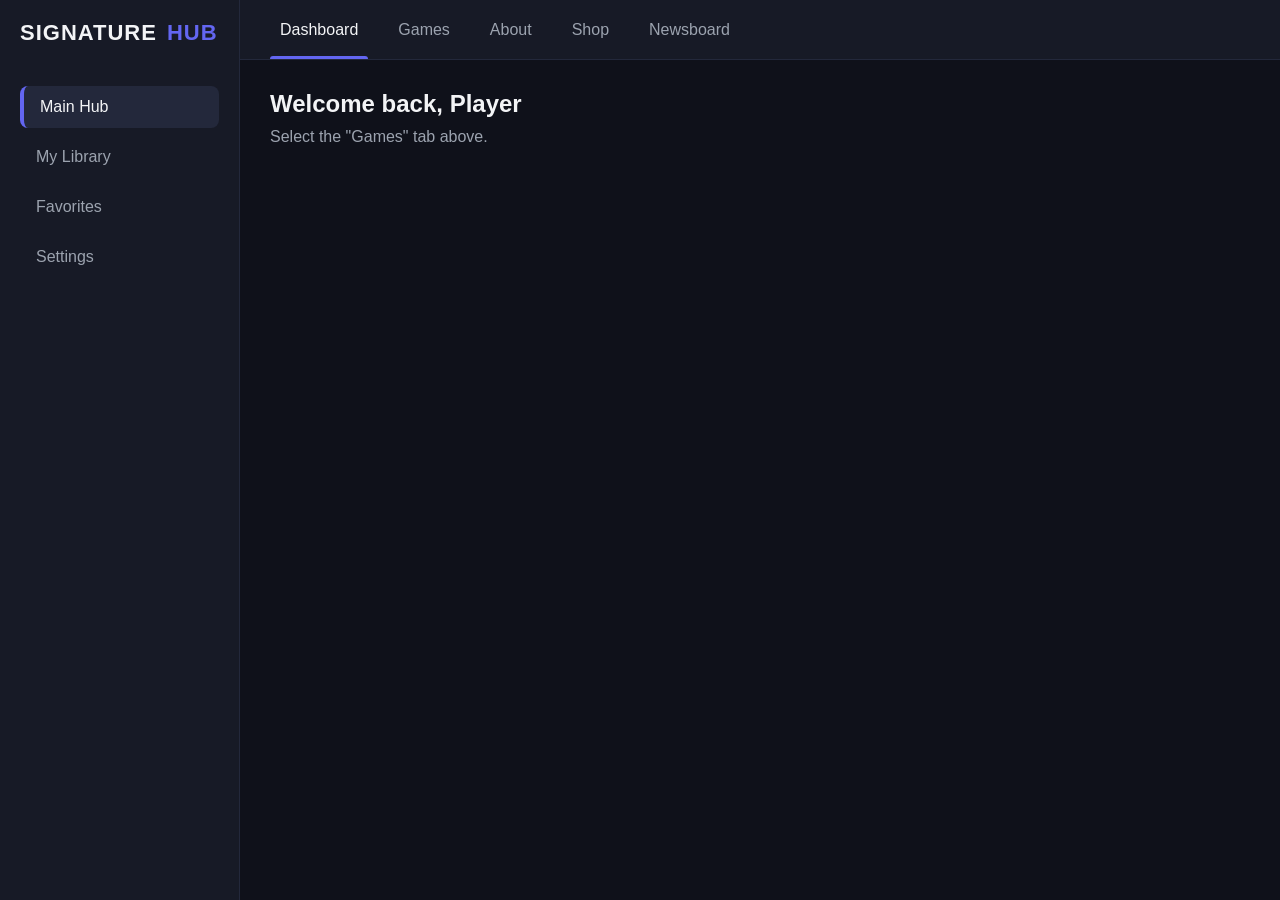
==== index.html @ 8bf06f09 "Initial upload of Brain Rot arcade" ====
<!DOCTYPE html>
<html lang="en">
<head>
    <meta charset="UTF-8">
    <meta name="viewport" content="width=device-width, initial-scale=1.0">
    <title>Classy Portal Dashboard</title>
    <link rel="stylesheet" href="style.css">
</head>
<body>

    <!-- LEFT SIDEBAR -->
    <div class="sidebar">
        <div class="brand-logo">SIGNATURE<span>HUB</span></div>
        <ul class="sidebar-menu">
            <li class="sidebar-item active">Main Hub</li>
            <li class="sidebar-item">My Library</li>
            <li class="sidebar-item">Favorites</li>
            <li class="sidebar-item">Settings</li>
        </ul>
    </div>

    <!-- MAIN CONTAINER -->
    <div class="main-container">
        <nav class="sub-top-bar">
            <ul class="nav-tabs">
                <li class="nav-tab active" onclick="switchTab('dashboard')">Dashboard</li>
                <li class="nav-tab" onclick="switchTab('games')">Games</li>
                <li class="nav-tab" onclick="switchTab('about')">About</li>
                <li class="nav-tab" onclick="switchTab('shop')">Shop</li>
                <li class="nav-tab" onclick="switchTab('news')">Newsboard</li>
            </ul>
        </nav>

        <div class="content-area">
            <!-- Dashboard Page -->
            <div id="page-dashboard" class="content-page active">
                <h2>Welcome back, Player</h2>
                <p style="color: var(--text-muted); margin-top: 10px;">Select the "Games" tab above.</p>
            </div>

            <!-- Games Page -->
            <div id="page-games" class="content-page">
                <h2>All Games</h2>
                <div class="games-grid">
                    
                    <!-- To add a new game, just point the path to its HTML file -->
                    <div class="game-card" onclick="openGame('games/snake/snake.html')">
                        <div class="game-thumbnail">🐍</div>
                        <div class="game-info">
                            <span class="game-tag">Classic</span>
                            <div class="game-title">Retro Snake</div>
                        </div>
                    </div>

                </div>
            </div>

            <div id="page-about" class="content-page"><h2>About Us</h2></div>
            <div id="page-shop" class="content-page"><h2>Item Shop</h2></div>
            <div id="page-news" class="content-page"><h2>Newsboard</h2></div>
        </div>
    </div>

    <!-- GAME MODAL -->
    <div id="gameModal" class="game-modal">
        <div class="modal-header">
            <button class="close-btn" onclick="closeGame()">Close Game</button>
        </div>
        <!-- This clean viewport houses whatever game is opened -->
        <iframe id="gameFrame" class="game-frame" frameborder="0"></iframe>
    </div>

    <script src="app.js"></script>
</body>
</html>
---- style.css ----
:root {
    --bg-dark: #0f111a;
    --bg-card: #171a26;
    --accent-neon: #6366f1;
    --accent-hover: #4f46e5;
    --text-main: #f3f4f6;
    --text-muted: #9ca3af;
    --sidebar-width: 240px;
}

* {
    box-sizing: border-box;
    margin: 0;
    padding: 0;
    font-family: 'Segoe UI', Tahoma, Geneva, Verdana, sans-serif;
}

body {
    background-color: var(--bg-dark);
    color: var(--text-main);
    display: flex;
    height: 100vh;
    overflow: hidden;
}

.sidebar {
    width: var(--sidebar-width);
    background-color: var(--bg-card);
    border-right: 1px solid #23283b;
    display: flex;
    flex-direction: column;
    padding: 20px;
}

.brand-logo {
    font-size: 22px;
    font-weight: bold;
    letter-spacing: 1px;
    color: var(--text-main);
    margin-bottom: 40px;
    display: flex;
    align-items: center;
    gap: 10px;
}

.brand-logo span { color: var(--accent-neon); }

.sidebar-menu { list-style: none; }

.sidebar-item {
    padding: 12px 16px;
    border-radius: 8px;
    color: var(--text-muted);
    cursor: pointer;
    transition: all 0.3s ease;
    margin-bottom: 8px;
    font-weight: 500;
}

.sidebar-item:hover, .sidebar-item.active {
    background-color: #23283b;
    color: var(--text-main);
    border-left: 4px solid var(--accent-neon);
}

.main-container {
    flex: 1;
    display: flex;
    flex-direction: column;
    height: 100%;
}

.sub-top-bar {
    background-color: var(--bg-card);
    border-bottom: 1px solid #23283b;
    padding: 0 30px;
    display: flex;
    align-items: center;
    height: 60px;
}

.nav-tabs {
    display: flex;
    gap: 20px;
    list-style: none;
    height: 100%;
}

.nav-tab {
    display: flex;
    align-items: center;
    color: var(--text-muted);
    cursor: pointer;
    font-weight: 500;
    position: relative;
    padding: 0 10px;
    height: 100%;
    transition: color 0.3s;
}

.nav-tab:hover, .nav-tab.active { color: var(--text-main); }

.nav-tab.active::after {
    content: '';
    position: absolute;
    bottom: 0;
    left: 0;
    width: 100%;
    height: 3px;
    background-color: var(--accent-neon);
    border-radius: 3px 3px 0 0;
}

.content-area {
    flex: 1;
    padding: 30px;
    overflow-y: auto;
}

.content-page { display: none; }
.content-page.active { display: block; }

.games-grid {
    display: grid;
    grid-template-columns: repeat(auto-fill, minmax(220px, 1fr));
    gap: 24px;
    margin-top: 20px;
}

.game-card {
    background-color: var(--bg-card);
    border: 1px solid #23283b;
    border-radius: 12px;
    overflow: hidden;
    cursor: pointer;
    transition: transform 0.3s ease, box-shadow 0.3s ease;
}

.game-card:hover {
    transform: translateY(-5px);
    box-shadow: 0 10px 20px rgba(99, 102, 241, 0.15);
    border-color: var(--accent-neon);
}

.game-thumbnail {
    height: 140px;
    background-color: #23283b;
    display: flex;
    align-items: center;
    justify-content: center;
    font-size: 40px;
}

.game-info { padding: 15px; }
.game-title { font-size: 16px; font-weight: 600; margin-bottom: 5px; }
.game-tag { font-size: 12px; color: var(--accent-neon); text-transform: uppercase; font-weight: bold; }

/* Modal changes to support iframes */
.game-modal {
    display: none;
    position: fixed;
    top: 0;
    left: 0;
    width: 100vw;
    height: 100vh;
    background-color: rgba(15, 17, 26, 0.95);
    z-index: 1000;
    justify-content: center;
    align-items: center;
    flex-direction: column;
}

.game-modal.active { display: flex; }

.modal-header {
    display: flex;
    justify-content: flex-end;
    width: 90vw;
    max-width: 800px;
    margin-bottom: 15px;
}

.close-btn {
    background-color: #ef4444;
    color: white;
    border: none;
    padding: 8px 16px;
    border-radius: 6px;
    cursor: pointer;
    font-weight: bold;
}

.close-btn:hover { background-color: #dc2626; }

/* This is the box where the game will load */
.game-frame {
    width: 90vw;
    max-width: 800px;
    height: 600px;
    border: 4px solid #23283b;
    border-radius: 8px;
    background-color: black;
}
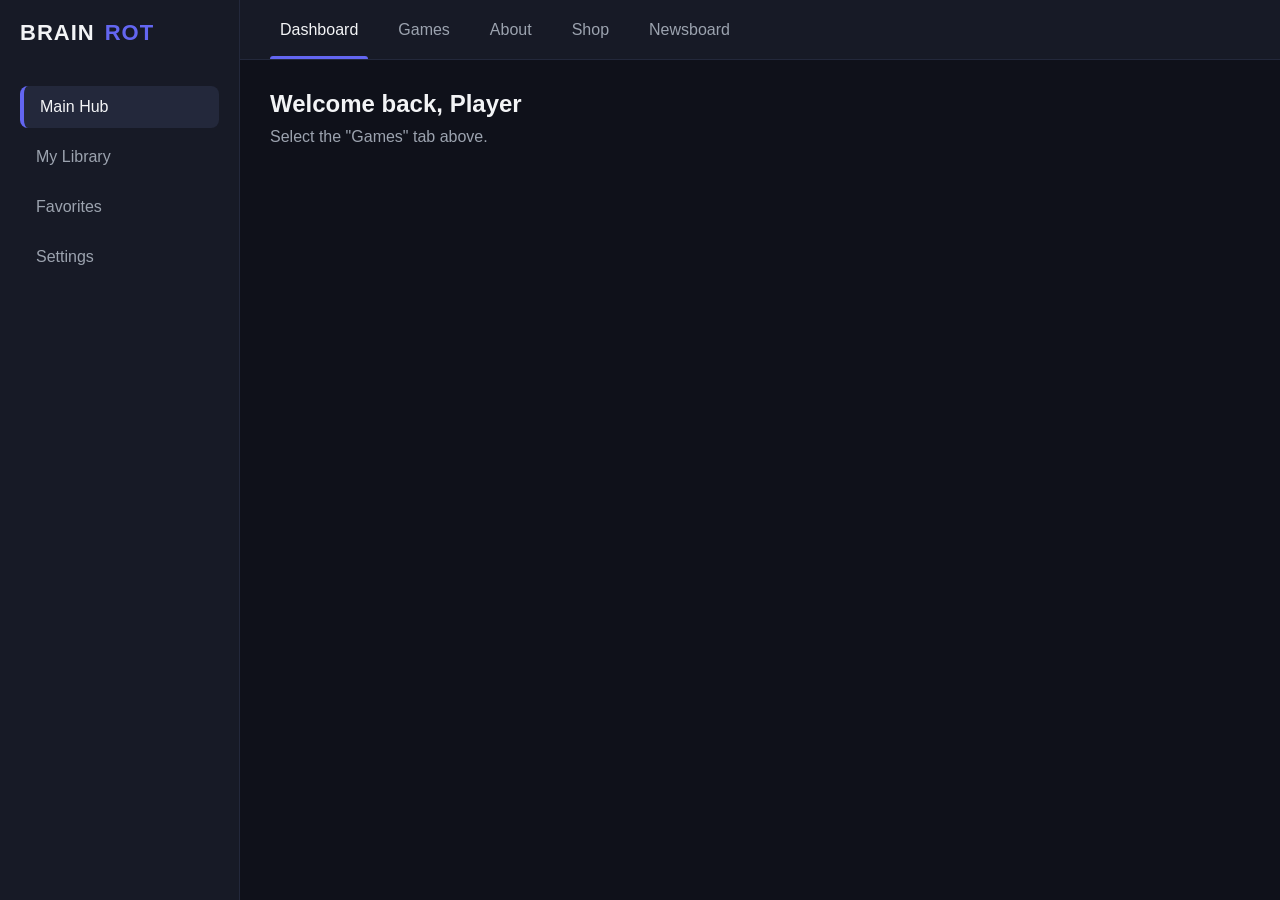
==== commit ec98515c: "Add Neon Tic-Tac-Toe game card and files" ====
--- a/index.html
+++ b/index.html
@@ -10,7 +10,7 @@
 
     <!-- LEFT SIDEBAR -->
     <div class="sidebar">
-        <div class="brand-logo">SIGNATURE<span>HUB</span></div>
+        <div class="brand-logo">BRAIN<span>ROT</span></div>
         <ul class="sidebar-menu">
             <li class="sidebar-item active">Main Hub</li>
             <li class="sidebar-item">My Library</li>
@@ -52,6 +52,15 @@
                         </div>
                     </div>
 
+                    <!-- Neon Tic-Tac-Toe Game Card -->
+                    <div class="game-card" onclick="openGame('games/tictactoe/index.html')">
+                        <div class="game-thumbnail">❌⭕</div>
+                        <div class="game-info">
+                            <span class="game-tag">2 Player</span>
+                            <div class="game-title">Neon Tic-Tac-Toe</div>
+                        </div>
+                    </div>
+
                 </div>
             </div>
 
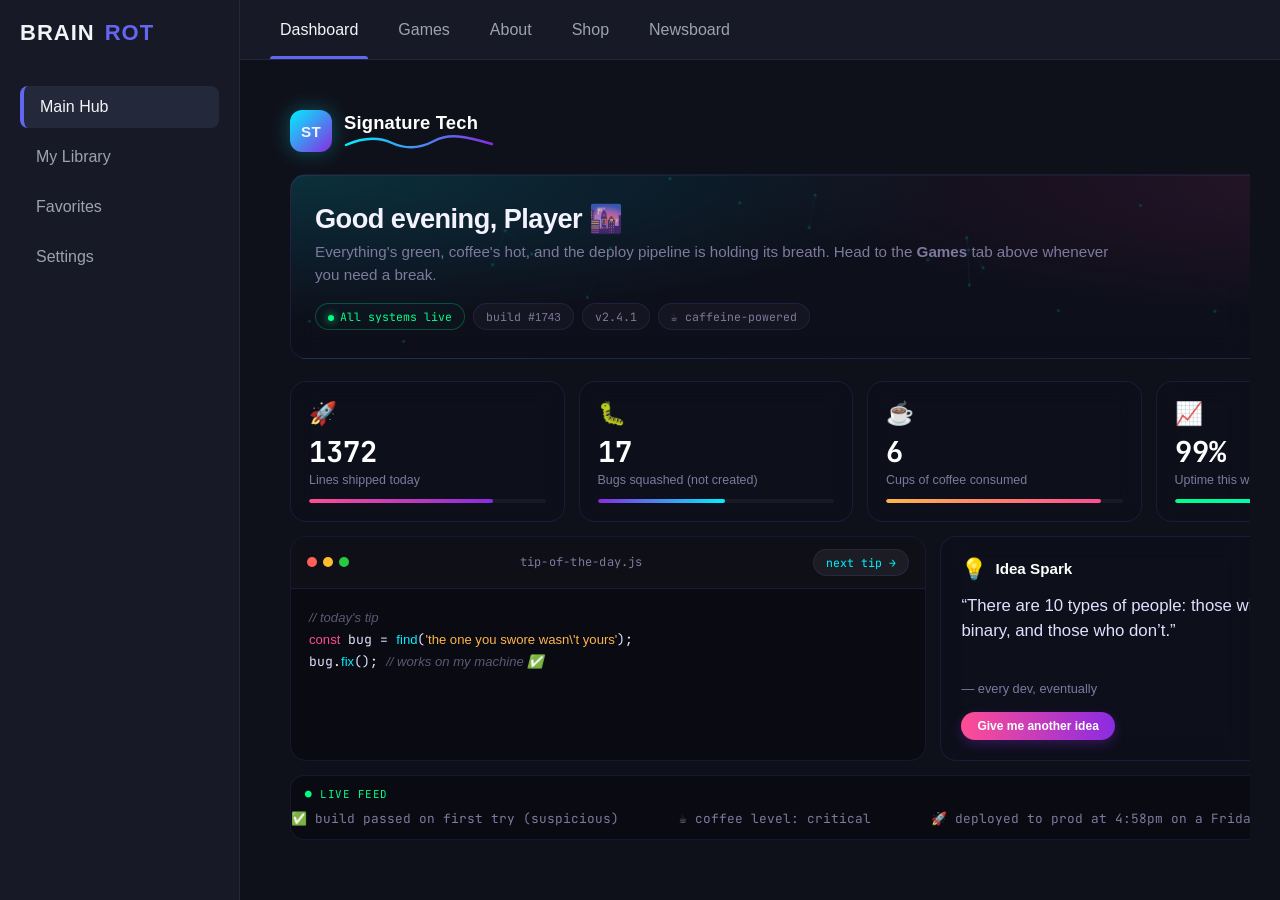
==== commit 2a185d4a: "Split dashboard content into a separate file and fix scrolling" ====
--- a/index.html
+++ b/index.html
@@ -5,6 +5,16 @@
     <meta name="viewport" content="width=device-width, initial-scale=1.0">
     <title>Classy Portal Dashboard</title>
     <link rel="stylesheet" href="style.css">
+    <style>
+        /* Simple fix to make the iframe fill the entire tab view perfectly */
+        .dashboard-frame {
+            width: 100%;
+            height: calc(100vh - 140px); /* Dynmically expands to fill available vertical space */
+            border: none;
+            background: transparent;
+            overflow-y: auto; /* Enables vertical scrolling inside the dashboard frame */
+        }
+    </style>
 </head>
 <body>
 
@@ -32,10 +42,9 @@
         </nav>
 
         <div class="content-area">
-            <!-- Dashboard Page -->
+            <!-- Dashboard Page (NOW SPLIT AND CLEAN) -->
             <div id="page-dashboard" class="content-page active">
-                <h2>Welcome back, Player</h2>
-                <p style="color: var(--text-muted); margin-top: 10px;">Select the "Games" tab above.</p>
+                <iframe src="dashboard.html" class="dashboard-frame"></iframe>
             </div>
 
             <!-- Games Page -->
@@ -61,6 +70,24 @@
                         </div>
                     </div>
 
+                    <!-- Cyber Memory Match Game Card -->
+                    <div class="game-card" onclick="openGame('games/memory/index.html')">
+                        <div class="game-thumbnail">🧠</div>
+                        <div class="game-info">
+                            <span class="game-tag">Puzzle</span>
+                            <div class="game-title">Memory Match</div>
+                        </div>
+                    </div>
+
+                    <!-- Classic Ludo Game Card -->
+                    <div class="game-card" onclick="openGame('games/ludo/index.html')">
+                        <div class="game-thumbnail">🎲</div>
+                        <div class="game-info">
+                            <span class="game-tag">2-4 Players</span>
+                            <div class="game-title">Classic Ludo</div>
+                        </div>
+                    </div>
+
                 </div>
             </div>
 
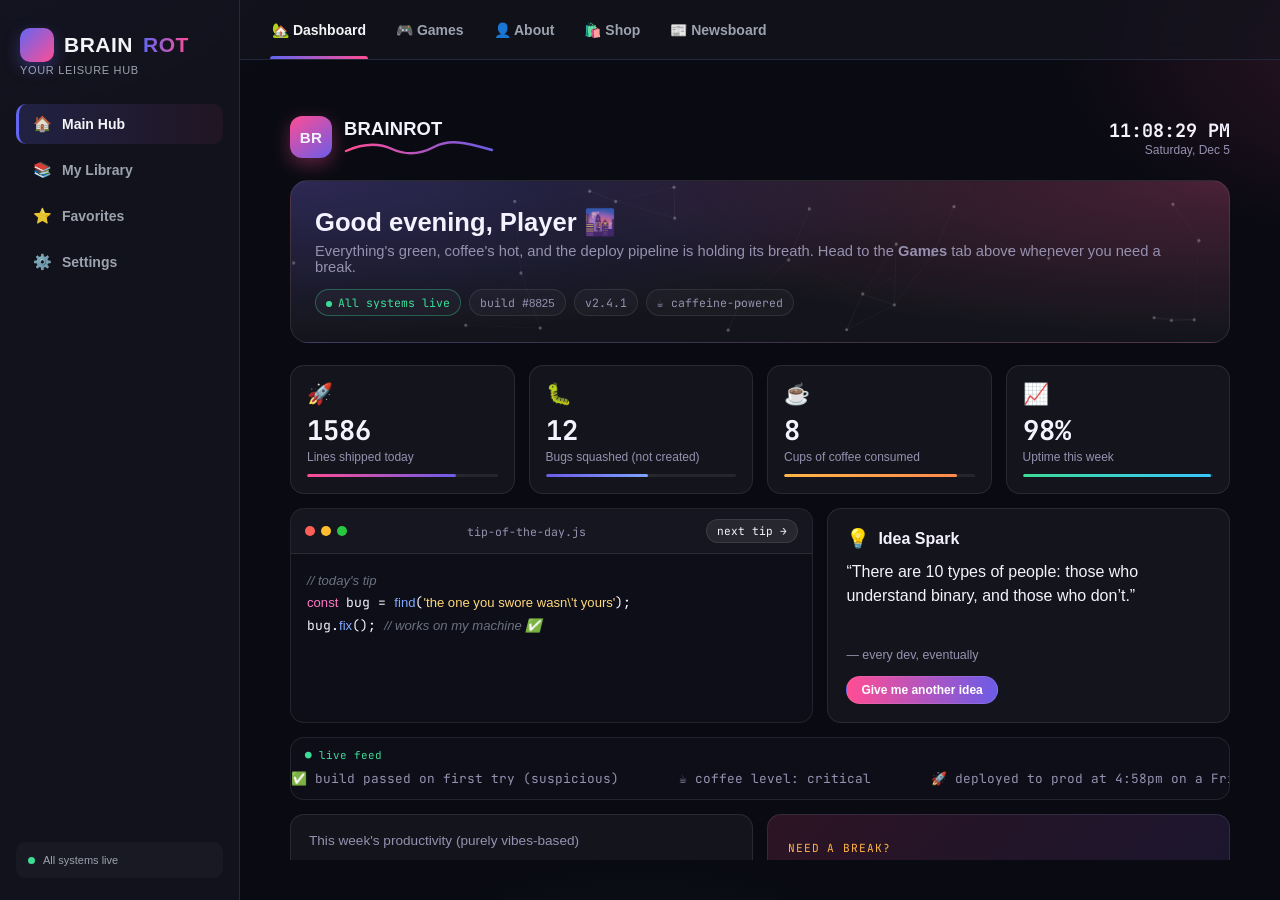
==== commit c743ea7a: "Organize folder structure and clean up files" ====
--- a/index.html
+++ b/index.html
@@ -3,58 +3,52 @@
 <head>
     <meta charset="UTF-8">
     <meta name="viewport" content="width=device-width, initial-scale=1.0">
-    <title>Classy Portal Dashboard</title>
+    <title>BRAINROT — Leisure Hub</title>
     <link rel="stylesheet" href="style.css">
-    <style>
-        /* Simple fix to make the iframe fill the entire tab view perfectly */
-        .dashboard-frame {
-            width: 100%;
-            height: calc(100vh - 140px); /* Dynmically expands to fill available vertical space */
-            border: none;
-            background: transparent;
-            overflow-y: auto; /* Enables vertical scrolling inside the dashboard frame */
-        }
-    </style>
 </head>
-<body>
+<body class="app-shell">
 
     <!-- LEFT SIDEBAR -->
-    <div class="sidebar">
-        <div class="brand-logo">BRAIN<span>ROT</span></div>
+    <div class="sidebar" id="sidebar">
+        <div class="brand-logo"><span class="mark">BR</span>BRAIN<span>ROT</span></div>
+        <div class="brand-tag">your leisure hub</div>
         <ul class="sidebar-menu">
-            <li class="sidebar-item active">Main Hub</li>
-            <li class="sidebar-item">My Library</li>
-            <li class="sidebar-item">Favorites</li>
-            <li class="sidebar-item">Settings</li>
+            <li class="sidebar-item active" onclick="sidebarClick(this,'Main Hub')"><span class="ic">🏠</span>Main Hub</li>
+            <li class="sidebar-item" onclick="sidebarClick(this,'My Library')"><span class="ic">📚</span>My Library</li>
+            <li class="sidebar-item" onclick="sidebarClick(this,'Favorites')"><span class="ic">⭐</span>Favorites</li>
+            <li class="sidebar-item" onclick="sidebarClick(this,'Settings')"><span class="ic">⚙️</span>Settings</li>
         </ul>
+        <div class="sidebar-footer"><span class="pulse"></span>All systems live</div>
     </div>
 
     <!-- MAIN CONTAINER -->
     <div class="main-container">
         <nav class="sub-top-bar">
+            <button class="hamburger" onclick="toggleSidebar()">☰</button>
             <ul class="nav-tabs">
-                <li class="nav-tab active" onclick="switchTab('dashboard')">Dashboard</li>
-                <li class="nav-tab" onclick="switchTab('games')">Games</li>
-                <li class="nav-tab" onclick="switchTab('about')">About</li>
-                <li class="nav-tab" onclick="switchTab('shop')">Shop</li>
-                <li class="nav-tab" onclick="switchTab('news')">Newsboard</li>
+                <li class="nav-tab active" onclick="switchTab('dashboard', event)">🏡 Dashboard</li>
+                <li class="nav-tab" onclick="switchTab('games', event)">🎮 Games</li>
+                <li class="nav-tab" onclick="switchTab('about', event)">👤 About</li>
+                <li class="nav-tab" onclick="switchTab('shop', event)">🛍️ Shop</li>
+                <li class="nav-tab" onclick="switchTab('news', event)">📰 Newsboard</li>
             </ul>
         </nav>
 
         <div class="content-area">
-            <!-- Dashboard Page (NOW SPLIT AND CLEAN) -->
-            <div id="page-dashboard" class="content-page active">
-                <iframe src="dashboard.html" class="dashboard-frame"></iframe>
+            <!-- Dashboard Page -->
+            <div id="page-dashboard" class="content-page fill active">
+                <iframe id="dashboardFrame" src="dashboard.html" class="dashboard-frame"></iframe>
             </div>
 
             <!-- Games Page -->
             <div id="page-games" class="content-page">
-                <h2>All Games</h2>
+                <div class="page-title"><h2>All Games</h2><span class="sub">pick your poison</span></div>
                 <div class="games-grid">
-                    
+
                     <!-- To add a new game, just point the path to its HTML file -->
-                    <div class="game-card" onclick="openGame('games/snake/snake.html')">
-                        <div class="game-thumbnail">🐍</div>
+                    <div class="game-card" onclick="openGame('games/snake/snake.html','Retro Snake')">
+                        <div class="game-thumbnail"><span>🐍</span></div>
+                        <div class="play-overlay">▶ Play</div>
                         <div class="game-info">
                             <span class="game-tag">Classic</span>
                             <div class="game-title">Retro Snake</div>
@@ -62,8 +56,9 @@
                     </div>
 
                     <!-- Neon Tic-Tac-Toe Game Card -->
-                    <div class="game-card" onclick="openGame('games/tictactoe/index.html')">
-                        <div class="game-thumbnail">❌⭕</div>
+                    <div class="game-card" onclick="openGame('games/tictactoe/index.html','Neon Tic-Tac-Toe')">
+                        <div class="game-thumbnail"><span>❌⭕</span></div>
+                        <div class="play-overlay">▶ Play</div>
                         <div class="game-info">
                             <span class="game-tag">2 Player</span>
                             <div class="game-title">Neon Tic-Tac-Toe</div>
@@ -71,8 +66,9 @@
                     </div>
 
                     <!-- Cyber Memory Match Game Card -->
-                    <div class="game-card" onclick="openGame('games/memory/index.html')">
-                        <div class="game-thumbnail">🧠</div>
+                    <div class="game-card" onclick="openGame('games/memory/index.html','Memory Match')">
+                        <div class="game-thumbnail"><span>🧠</span></div>
+                        <div class="play-overlay">▶ Play</div>
                         <div class="game-info">
                             <span class="game-tag">Puzzle</span>
                             <div class="game-title">Memory Match</div>
@@ -80,8 +76,9 @@
                     </div>
 
                     <!-- Classic Ludo Game Card -->
-                    <div class="game-card" onclick="openGame('games/ludo/index.html')">
-                        <div class="game-thumbnail">🎲</div>
+                    <div class="game-card" onclick="openGame('games/ludo/index.html','Classic Ludo')">
+                        <div class="game-thumbnail"><span>🎲</span></div>
+                        <div class="play-overlay">▶ Play</div>
                         <div class="game-info">
                             <span class="game-tag">2-4 Players</span>
                             <div class="game-title">Classic Ludo</div>
@@ -91,21 +88,48 @@
                 </div>
             </div>
 
-            <div id="page-about" class="content-page"><h2>About Us</h2></div>
-            <div id="page-shop" class="content-page"><h2>Item Shop</h2></div>
-            <div id="page-news" class="content-page"><h2>Newsboard</h2></div>
+            <div id="page-about" class="content-page">
+                <div class="page-title"><h2>About Us</h2><span class="sub">the person behind the chaos</span></div>
+                <div class="empty-state">
+                    <div class="emoji">👤</div>
+                    <h3>Bio coming soon</h3>
+                    <p>This page is under construction — swap this block out for your story, socials, and whatever else you want people to know.</p>
+                </div>
+            </div>
+
+            <div id="page-shop" class="content-page">
+                <div class="page-title"><h2>Item Shop</h2><span class="sub">nothing to buy, yet</span></div>
+                <div class="empty-state">
+                    <div class="emoji">🛍️</div>
+                    <h3>Shop is empty</h3>
+                    <p>Stock it with merch, unlockables, or fake currency for the memes — your call.</p>
+                </div>
+            </div>
+
+            <div id="page-news" class="content-page">
+                <div class="page-title"><h2>Newsboard</h2><span class="sub">nothing new... yet</span></div>
+                <div class="empty-state">
+                    <div class="emoji">📰</div>
+                    <h3>No news yet</h3>
+                    <p>Post updates, patch notes, or announcements here as the site grows.</p>
+                </div>
+            </div>
         </div>
     </div>
 
     <!-- GAME MODAL -->
     <div id="gameModal" class="game-modal">
         <div class="modal-header">
-            <button class="close-btn" onclick="closeGame()">Close Game</button>
+            <span class="modal-title" id="modalTitle">Now Playing</span>
+            <button class="close-btn" onclick="closeGame()">✕ Close</button>
         </div>
         <!-- This clean viewport houses whatever game is opened -->
         <iframe id="gameFrame" class="game-frame" frameborder="0"></iframe>
     </div>
 
+    <!-- TOAST -->
+    <div class="toast" id="toast"></div>
+
     <script src="app.js"></script>
 </body>
-</html>+</html>
--- a/style.css
+++ b/style.css
@@ -1,11 +1,16 @@
 :root {
-    --bg-dark: #0f111a;
-    --bg-card: #171a26;
-    --accent-neon: #6366f1;
+    --bg-dark: #0a0b12;
+    --bg-card: #14151f;
+    --bg-card-hover: #191b28;
+    --border: #23283b;
+    --accent: #6366f1;      /* signature indigo */
     --accent-hover: #4f46e5;
+    --accent-2: #ff4d94;    /* signature pink, paired with indigo for gradients */
+    --accent-mint: #3ddc97;
     --text-main: #f3f4f6;
     --text-muted: #9ca3af;
     --sidebar-width: 240px;
+    --radius: 14px;
 }
 
 * {
@@ -15,73 +20,135 @@
     font-family: 'Segoe UI', Tahoma, Geneva, Verdana, sans-serif;
 }
 
+html { scrollbar-color: var(--accent) transparent; }
+::-webkit-scrollbar { width: 10px; height: 10px; }
+::-webkit-scrollbar-track { background: transparent; }
+::-webkit-scrollbar-thumb { background: #2b304a; border-radius: 10px; border: 2px solid var(--bg-dark); }
+::-webkit-scrollbar-thumb:hover { background: var(--accent); }
+
 body {
     background-color: var(--bg-dark);
     color: var(--text-main);
+    min-height: 100vh;
+}
+
+/* ============ Ambient glow (shell only) ============ */
+body.app-shell::before {
+    content: '';
+    position: fixed;
+    inset: -20%;
+    z-index: 0;
+    pointer-events: none;
+    background:
+        radial-gradient(38% 30% at 12% 8%, rgba(99,102,241,.20), transparent 60%),
+        radial-gradient(32% 26% at 92% 18%, rgba(255,77,148,.14), transparent 60%),
+        radial-gradient(30% 30% at 50% 100%, rgba(61,220,151,.08), transparent 60%);
+    animation: driftGlow 18s ease-in-out infinite alternate;
+}
+@keyframes driftGlow {
+    from { transform: translate3d(0,0,0) scale(1); }
+    to   { transform: translate3d(-2%, 2%, 0) scale(1.08); }
+}
+
+/* ============ App shell layout ============ */
+body.app-shell {
     display: flex;
     height: 100vh;
     overflow: hidden;
 }
 
 .sidebar {
+    position: relative;
+    z-index: 1;
     width: var(--sidebar-width);
-    background-color: var(--bg-card);
-    border-right: 1px solid #23283b;
+    flex-shrink: 0;
+    background-color: rgba(20, 21, 31, 0.85);
+    backdrop-filter: blur(10px);
+    border-right: 1px solid var(--border);
     display: flex;
     flex-direction: column;
-    padding: 20px;
+    padding: 22px 16px;
+    transition: transform .3s ease;
 }
 
 .brand-logo {
-    font-size: 22px;
-    font-weight: bold;
-    letter-spacing: 1px;
+    font-size: 21px;
+    font-weight: 800;
+    letter-spacing: .5px;
     color: var(--text-main);
-    margin-bottom: 40px;
+    margin: 6px 4px 6px;
     display: flex;
     align-items: center;
     gap: 10px;
 }
-
-.brand-logo span { color: var(--accent-neon); }
-
-.sidebar-menu { list-style: none; }
+.brand-logo .mark {
+    width: 34px; height: 34px; border-radius: 10px; flex-shrink: 0;
+    background: linear-gradient(135deg, var(--accent), var(--accent-2));
+    display: flex; align-items: center; justify-content: center;
+    font-size: 15px; font-weight: 800; box-shadow: 0 6px 16px rgba(99,102,241,.35);
+}
+.brand-logo span { background: linear-gradient(90deg, var(--accent), var(--accent-2)); -webkit-background-clip: text; background-clip: text; color: transparent; }
+.brand-tag { font-size: 11px; color: var(--text-muted); margin: -4px 4px 28px; letter-spacing: .06em; text-transform: uppercase; }
+
+.sidebar-menu { list-style: none; display: flex; flex-direction: column; gap: 6px; }
 
 .sidebar-item {
-    padding: 12px 16px;
-    border-radius: 8px;
+    padding: 11px 14px;
+    border-radius: 10px;
     color: var(--text-muted);
     cursor: pointer;
-    transition: all 0.3s ease;
-    margin-bottom: 8px;
-    font-weight: 500;
-}
-
-.sidebar-item:hover, .sidebar-item.active {
-    background-color: #23283b;
+    transition: all 0.25s ease;
+    font-weight: 600;
+    font-size: 14px;
+    display: flex; align-items: center; gap: 10px;
+    border-left: 3px solid transparent;
+}
+.sidebar-item .ic { font-size: 15px; opacity: .9; }
+
+.sidebar-item:hover { background-color: rgba(255,255,255,.04); color: var(--text-main); }
+.sidebar-item.active {
+    background: linear-gradient(90deg, rgba(99,102,241,.18), rgba(255,77,148,.06));
     color: var(--text-main);
-    border-left: 4px solid var(--accent-neon);
+    border-left: 3px solid var(--accent);
+}
+
+.sidebar-footer {
+    margin-top: auto; padding: 12px; border-radius: 10px;
+    background: rgba(255,255,255,.03); font-size: 11px; color: var(--text-muted);
+    display: flex; align-items: center; gap: 8px;
+}
+.sidebar-footer .pulse { width: 7px; height: 7px; border-radius: 50%; background: var(--accent-mint); animation: pulseDot 1.6s infinite; flex-shrink:0; }
+@keyframes pulseDot { 0%,100%{opacity:1;} 50%{opacity:.25;} }
+
+/* ============ Hamburger (mobile) ============ */
+.hamburger {
+    display: none;
+    background: none; border: none; color: var(--text-main); font-size: 20px;
+    cursor: pointer; padding: 8px; margin-right: 6px;
 }
 
 .main-container {
+    position: relative; z-index: 1;
     flex: 1;
     display: flex;
     flex-direction: column;
-    height: 100%;
+    min-height: 0; /* critical: lets children scroll instead of overflowing silently */
 }
 
 .sub-top-bar {
-    background-color: var(--bg-card);
-    border-bottom: 1px solid #23283b;
+    background-color: rgba(20, 21, 31, 0.7);
+    backdrop-filter: blur(10px);
+    border-bottom: 1px solid var(--border);
     padding: 0 30px;
     display: flex;
     align-items: center;
     height: 60px;
+    flex-shrink: 0;
 }
 
 .nav-tabs {
     display: flex;
-    gap: 20px;
+    gap: 26px;
     list-style: none;
     height: 100%;
 }
@@ -89,13 +156,15 @@
 .nav-tab {
     display: flex;
     align-items: center;
+    gap: 6px;
     color: var(--text-muted);
     cursor: pointer;
-    font-weight: 500;
+    font-weight: 600;
+    font-size: 14px;
     position: relative;
-    padding: 0 10px;
+    padding: 0 2px;
     height: 100%;
-    transition: color 0.3s;
+    transition: color 0.25s;
 }
 
 .nav-tab:hover, .nav-tab.active { color: var(--text-main); }
@@ -107,97 +176,177 @@
     left: 0;
     width: 100%;
     height: 3px;
-    background-color: var(--accent-neon);
+    background: linear-gradient(90deg, var(--accent), var(--accent-2));
     border-radius: 3px 3px 0 0;
 }
 
 .content-area {
     flex: 1;
-    padding: 30px;
+    min-height: 0; /* critical for the inner scroll container to actually scroll */
+    padding: 28px 30px 40px;
     overflow-y: auto;
 }
 
 .content-page { display: none; }
-.content-page.active { display: block; }
-
+.content-page.active { display: block; animation: fadeUp .35s ease; }
+.content-page.fill.active { display: flex; flex-direction: column; height: 100%; }
+@keyframes fadeUp { from { opacity:0; transform: translateY(8px);} to { opacity:1; transform: translateY(0);} }
+
+.page-title { display:flex; align-items:baseline; gap:10px; margin-bottom: 6px; }
+.page-title h2 { font-size: 1.4rem; }
+.page-title .sub { color: var(--text-muted); font-size: .85rem; }
+
+/* ============ Dashboard iframe ============ */
+.dashboard-frame {
+    width: 100%;
+    border: none;
+    background: transparent;
+    flex: 1;
+    display: block;
+    border-radius: var(--radius);
+    min-height: 400px;
+}
+
+/* ============ Games grid ============ */
 .games-grid {
     display: grid;
     grid-template-columns: repeat(auto-fill, minmax(220px, 1fr));
-    gap: 24px;
+    gap: 22px;
     margin-top: 20px;
 }
 
 .game-card {
+    position: relative;
     background-color: var(--bg-card);
-    border: 1px solid #23283b;
-    border-radius: 12px;
+    border: 1px solid var(--border);
+    border-radius: var(--radius);
     overflow: hidden;
     cursor: pointer;
-    transition: transform 0.3s ease, box-shadow 0.3s ease;
+    transition: transform 0.3s ease, box-shadow 0.3s ease, border-color .3s ease;
+}
+
+.game-card::before {
+    content: '';
+    position: absolute; inset: 0; border-radius: inherit; padding: 1px;
+    background: linear-gradient(135deg, var(--accent), var(--accent-2));
+    opacity: 0; transition: opacity .3s ease;
+    -webkit-mask: linear-gradient(#000 0 0) content-box, linear-gradient(#000 0 0);
+    -webkit-mask-composite: xor; mask-composite: exclude;
+    pointer-events: none;
 }
 
 .game-card:hover {
-    transform: translateY(-5px);
-    box-shadow: 0 10px 20px rgba(99, 102, 241, 0.15);
-    border-color: var(--accent-neon);
-}
+    transform: translateY(-6px);
+    box-shadow: 0 16px 30px rgba(99, 102, 241, 0.2);
+    border-color: transparent;
+}
+.game-card:hover::before { opacity: 1; }
 
 .game-thumbnail {
     height: 140px;
-    background-color: #23283b;
+    background: linear-gradient(160deg, #1b1e2e, #14151f);
     display: flex;
     align-items: center;
     justify-content: center;
-    font-size: 40px;
-}
-
-.game-info { padding: 15px; }
-.game-title { font-size: 16px; font-weight: 600; margin-bottom: 5px; }
-.game-tag { font-size: 12px; color: var(--accent-neon); text-transform: uppercase; font-weight: bold; }
-
-/* Modal changes to support iframes */
+    font-size: 42px;
+    position: relative;
+}
+.game-thumbnail span { display:inline-block; animation: floatIcon 3s ease-in-out infinite; }
+@keyframes floatIcon { 0%,100%{ transform: translateY(0);} 50%{ transform: translateY(-6px);} }
+
+.play-overlay {
+    position: absolute; inset: 0; display:flex; align-items:center; justify-content:center;
+    background: rgba(10,11,18,.55); opacity: 0; transition: opacity .25s ease;
+    font-weight: 800; font-size: 13px; letter-spacing: .05em; text-transform: uppercase;
+    color: #fff;
+}
+.game-card:hover .play-overlay { opacity: 1; }
+
+.game-info { padding: 14px 15px 16px; }
+.game-title { font-size: 15px; font-weight: 700; margin-bottom: 5px; }
+.game-tag { font-size: 11px; color: var(--accent); text-transform: uppercase; font-weight: 800; letter-spacing: .04em; }
+
+/* ============ Empty state (About / Shop / News placeholders) ============ */
+.empty-state {
+    margin-top: 24px;
+    border: 1px dashed var(--border);
+    border-radius: var(--radius);
+    padding: 46px 24px;
+    text-align: center;
+    background: rgba(255,255,255,.02);
+}
+.empty-state .emoji { font-size: 34px; margin-bottom: 10px; }
+.empty-state h3 { font-size: 1.05rem; margin-bottom: 6px; }
+.empty-state p { color: var(--text-muted); font-size: .85rem; max-width: 360px; margin: 0 auto; }
+
+/* ============ Toast ============ */
+.toast {
+    position: fixed; bottom: 22px; left: 50%; transform: translateX(-50%) translateY(20px);
+    background: var(--bg-card); border: 1px solid var(--border); color: var(--text-main);
+    padding: 10px 18px; border-radius: 30px; font-size: 13px; font-weight: 600;
+    box-shadow: 0 10px 24px rgba(0,0,0,.4); opacity: 0; pointer-events: none;
+    transition: opacity .25s ease, transform .25s ease; z-index: 2000;
+}
+.toast.show { opacity: 1; transform: translateX(-50%) translateY(0); }
+
+/* ============ Game modal ============ */
 .game-modal {
     display: none;
     position: fixed;
-    top: 0;
-    left: 0;
-    width: 100vw;
-    height: 100vh;
-    background-color: rgba(15, 17, 26, 0.95);
+    inset: 0;
+    background-color: rgba(8, 9, 14, 0.85);
+    backdrop-filter: blur(6px);
     z-index: 1000;
     justify-content: center;
     align-items: center;
     flex-direction: column;
 }
 
-.game-modal.active { display: flex; }
+.game-modal.active { display: flex; animation: fadeUp .25s ease; }
 
 .modal-header {
     display: flex;
-    justify-content: flex-end;
+    justify-content: space-between;
+    align-items: center;
     width: 90vw;
     max-width: 800px;
     margin-bottom: 15px;
 }
+.modal-header .modal-title { font-weight: 700; color: var(--text-muted); font-size: 13px; letter-spacing: .04em; text-transform: uppercase; }
 
 .close-btn {
     background-color: #ef4444;
     color: white;
     border: none;
-    padding: 8px 16px;
-    border-radius: 6px;
+    padding: 9px 18px;
+    border-radius: 8px;
     cursor: pointer;
-    font-weight: bold;
-}
-
-.close-btn:hover { background-color: #dc2626; }
-
-/* This is the box where the game will load */
+    font-weight: 700;
+    font-size: 13px;
+    transition: background-color .2s, transform .15s;
+}
+.close-btn:hover { background-color: #dc2626; transform: translateY(-1px); }
+
 .game-frame {
     width: 90vw;
     max-width: 800px;
     height: 600px;
-    border: 4px solid #23283b;
-    border-radius: 8px;
+    max-height: 75vh;
+    border: 4px solid var(--border);
+    border-radius: 12px;
     background-color: black;
-}+    box-shadow: 0 20px 50px rgba(0,0,0,.5);
+}
+
+/* ============ Responsive ============ */
+@media (max-width: 860px) {
+    .hamburger { display: inline-flex; align-items:center; justify-content:center; }
+    .sidebar {
+        position: fixed; top: 0; left: 0; bottom: 0; z-index: 200;
+        transform: translateX(-100%);
+        box-shadow: 20px 0 40px rgba(0,0,0,.4);
+    }
+    .sidebar.open { transform: translateX(0); }
+    .nav-tabs { gap: 16px; overflow-x: auto; }
+    .content-area { padding: 20px 16px 32px; }
+}
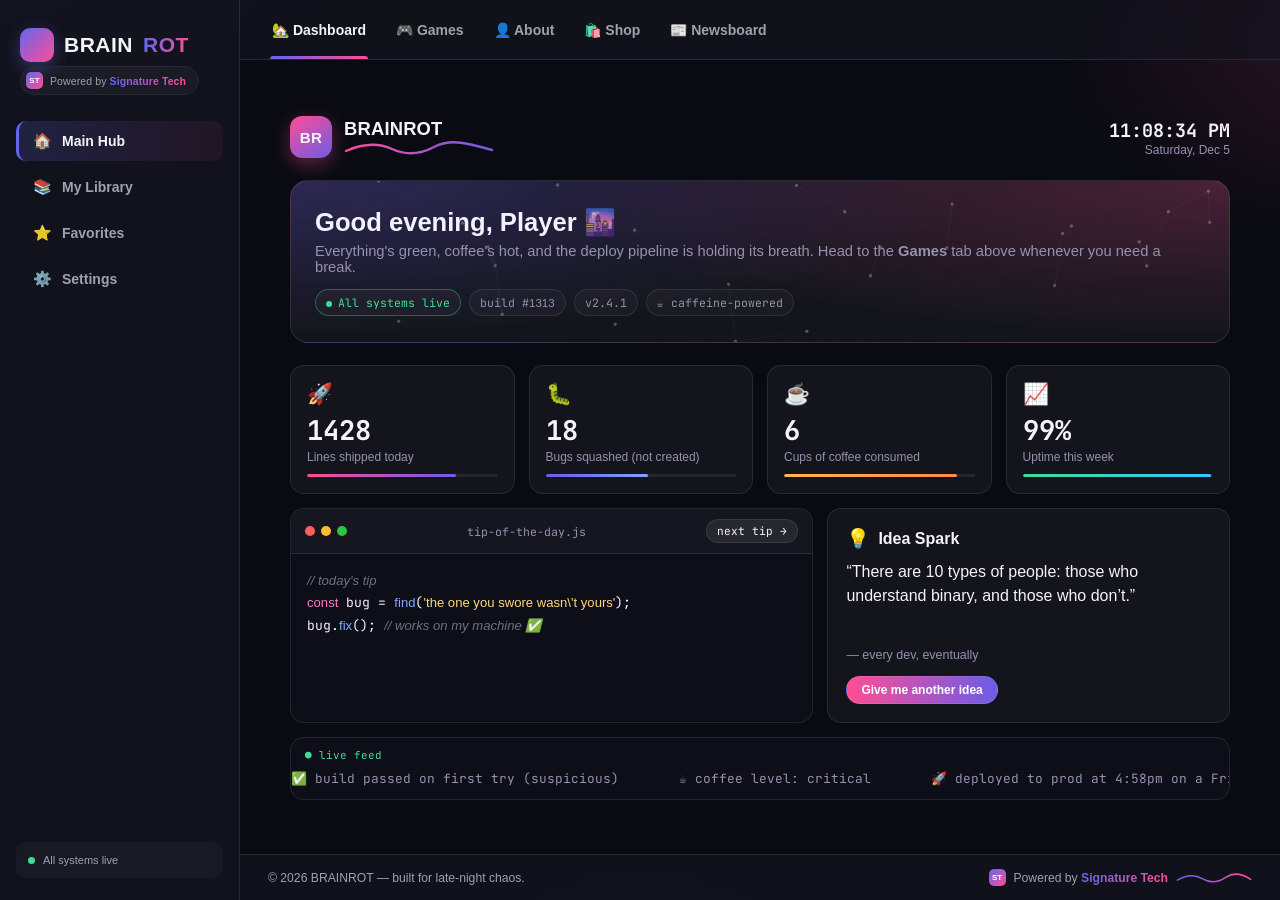
==== commit 79061486: "Need to adjust some branding with footer" ====
--- a/index.html
+++ b/index.html
@@ -11,7 +11,12 @@
     <!-- LEFT SIDEBAR -->
     <div class="sidebar" id="sidebar">
         <div class="brand-logo"><span class="mark">BR</span>BRAIN<span>ROT</span></div>
-        <div class="brand-tag">your leisure hub</div>
+        <div class="brand-tag">
+            <span class="pb-badge">
+                <span class="pb-mark">ST</span>
+                <span>Powered by <strong>Signature Tech</strong></span>
+            </span>
+        </div>
         <ul class="sidebar-menu">
             <li class="sidebar-item active" onclick="sidebarClick(this,'Main Hub')"><span class="ic">🏠</span>Main Hub</li>
             <li class="sidebar-item" onclick="sidebarClick(this,'My Library')"><span class="ic">📚</span>My Library</li>
@@ -115,9 +120,25 @@
                 </div>
             </div>
         </div>
+
+        <!-- SITE FOOTER -->
+        <footer class="site-footer">
+            <div class="footer-left">© <span id="footerYear"></span> BRAINROT — built for late-night chaos.</div>
+            <div class="footer-right">
+                <span class="pb-mark">ST</span>
+                <span>Powered by <strong>Signature Tech</strong></span>
+                <svg class="pb-sig" viewBox="0 0 110 14" xmlns="http://www.w3.org/2000/svg">
+                    <defs>
+                        <linearGradient id="footerSigGrad" x1="0" y1="0" x2="1" y2="0">
+                            <stop offset="0%" stop-color="#6366f1"/>
+                            <stop offset="100%" stop-color="#ff4d94"/>
+                        </linearGradient>
+                    </defs>
+                    <path d="M2 10 C 16 2, 28 2, 38 8 S 60 14, 72 6 S 96 1, 108 9"/>
+                </svg>
+            </div>
+        </footer>
     </div>
-
-    <!-- GAME MODAL -->
     <div id="gameModal" class="game-modal">
         <div class="modal-header">
             <span class="modal-title" id="modalTitle">Now Playing</span>
--- a/style.css
+++ b/style.css
@@ -88,7 +88,24 @@
     font-size: 15px; font-weight: 800; box-shadow: 0 6px 16px rgba(99,102,241,.35);
 }
 .brand-logo span { background: linear-gradient(90deg, var(--accent), var(--accent-2)); -webkit-background-clip: text; background-clip: text; color: transparent; }
-.brand-tag { font-size: 11px; color: var(--text-muted); margin: -4px 4px 28px; letter-spacing: .06em; text-transform: uppercase; }
+.brand-tag { margin: -2px 4px 26px; }
+.pb-badge {
+    display: inline-flex; align-items: center; gap: 7px;
+    padding: 5px 12px 5px 5px; border-radius: 20px;
+    background: rgba(255,255,255,.04); border: 1px solid var(--border);
+    font-size: 10.5px; color: var(--text-muted); letter-spacing: .01em;
+}
+.pb-mark {
+    width: 17px; height: 17px; border-radius: 5px; flex-shrink: 0;
+    background: linear-gradient(135deg, var(--accent), var(--accent-2));
+    display: flex; align-items: center; justify-content: center;
+    font-size: 8px; font-weight: 800; color: #fff;
+}
+.pb-badge strong, .footer-right strong {
+    background: linear-gradient(90deg, var(--accent), var(--accent-2));
+    -webkit-background-clip: text; background-clip: text; color: transparent;
+    font-weight: 800;
+}
 
 .sidebar-menu { list-style: none; display: flex; flex-direction: column; gap: 6px; }
 
@@ -133,6 +150,33 @@
     display: flex;
     flex-direction: column;
     min-height: 0; /* critical: lets children scroll instead of overflowing silently */
+}
+
+/* ============ Site footer ============ */
+.site-footer {
+    flex-shrink: 0;
+    height: 46px;
+    display: flex;
+    align-items: center;
+    justify-content: space-between;
+    padding: 0 28px;
+    background: rgba(20, 21, 31, 0.75);
+    backdrop-filter: blur(10px);
+    border-top: 1px solid var(--border);
+    font-size: .76rem;
+    color: var(--text-muted);
+}
+.footer-right { display: flex; align-items: center; gap: 8px; }
+.pb-sig { width: 76px; height: 12px; flex-shrink: 0; }
+.pb-sig path {
+    stroke: url(#footerSigGrad); stroke-width: 2.2; fill: none; stroke-linecap: round;
+    stroke-dasharray: 200; stroke-dashoffset: 200;
+    animation: footerSign 1.6s ease forwards .6s;
+}
+@keyframes footerSign { to { stroke-dashoffset: 0; } }
+
+@media (max-width: 640px) {
+    .site-footer { flex-direction: column; gap: 4px; height: auto; padding: 10px 20px; text-align: center; }
 }
 
 .sub-top-bar {
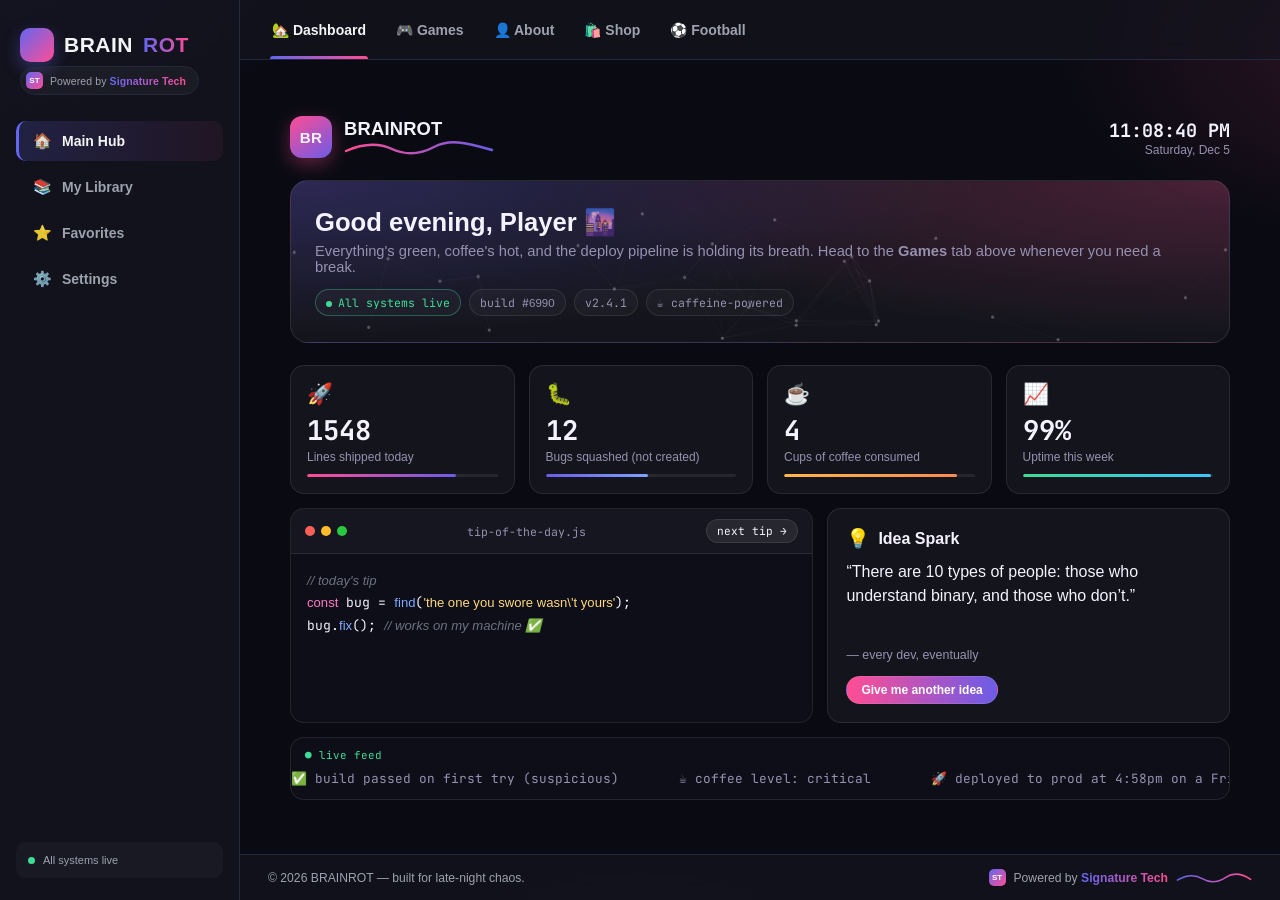
==== commit 1c5930c5: "Fully modified Football arena" ====
--- a/index.html
+++ b/index.html
@@ -35,7 +35,7 @@
                 <li class="nav-tab" onclick="switchTab('games', event)">🎮 Games</li>
                 <li class="nav-tab" onclick="switchTab('about', event)">👤 About</li>
                 <li class="nav-tab" onclick="switchTab('shop', event)">🛍️ Shop</li>
-                <li class="nav-tab" onclick="switchTab('news', event)">📰 Newsboard</li>
+                <li class="nav-tab" onclick="switchTab('news', event)">⚽ Football</li>
             </ul>
         </nav>
 
@@ -111,13 +111,9 @@
                 </div>
             </div>
 
-            <div id="page-news" class="content-page">
-                <div class="page-title"><h2>Newsboard</h2><span class="sub">nothing new... yet</span></div>
-                <div class="empty-state">
-                    <div class="emoji">📰</div>
-                    <h3>No news yet</h3>
-                    <p>Post updates, patch notes, or announcements here as the site grows.</p>
-                </div>
+            <div id="page-news" class="content-page fill">
+                <div class="page-title"><h2></h2><span class="sub"></span></div>
+                <iframe src="football-arena/index.html" class="dashboard-frame" style="height: calc(100vh - 140px);"></iframe>
             </div>
         </div>
 
